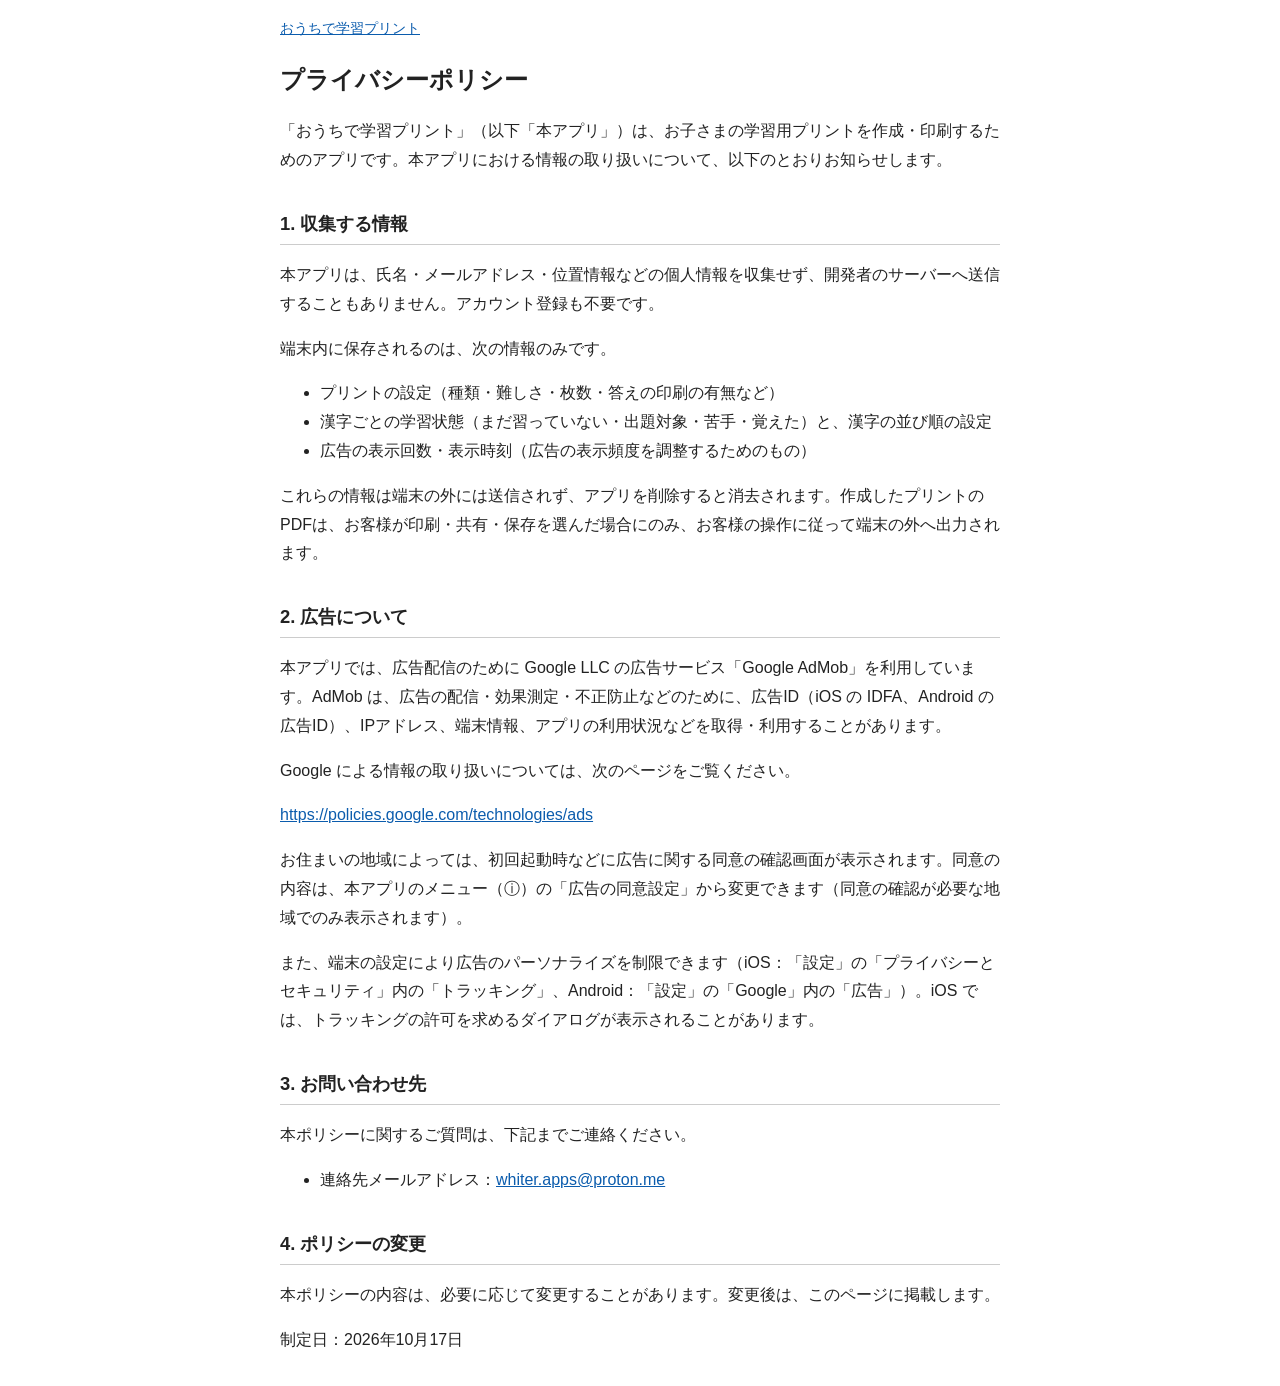
==== ouchiprint/privacy.html @ 763477de "サポートページ・プライバシーポリシー・app-ads.txtを追加（おうちで学習プリント） Co-Authored-By: Claude Opus 5.5 <noreply@anthropic.com" ====
<!DOCTYPE html>
<html lang="ja">
<head>
<meta charset="utf-8">
<meta name="viewport" content="width=device-width, initial-scale=1">
<title>プライバシーポリシー - おうちで学習プリント</title>
<link rel="stylesheet" href="../style.css">
</head>
<body>
<p class="crumb"><a href="./">おうちで学習プリント</a></p>
<h1>プライバシーポリシー</h1>
<p>「おうちで学習プリント」（以下「本アプリ」）は、お子さまの学習用プリントを作成・印刷するためのアプリです。本アプリにおける情報の取り扱いについて、以下のとおりお知らせします。</p>

<h2>1. 収集する情報</h2>
<p>本アプリは、氏名・メールアドレス・位置情報などの個人情報を収集せず、開発者のサーバーへ送信することもありません。アカウント登録も不要です。</p>
<p>端末内に保存されるのは、次の情報のみです。</p>
<ul>
  <li>プリントの設定（種類・難しさ・枚数・答えの印刷の有無など）</li>
  <li>漢字ごとの学習状態（まだ習っていない・出題対象・苦手・覚えた）と、漢字の並び順の設定</li>
  <li>広告の表示回数・表示時刻（広告の表示頻度を調整するためのもの）</li>
</ul>
<p>これらの情報は端末の外には送信されず、アプリを削除すると消去されます。作成したプリントのPDFは、お客様が印刷・共有・保存を選んだ場合にのみ、お客様の操作に従って端末の外へ出力されます。</p>

<h2>2. 広告について</h2>
<p>本アプリでは、広告配信のために Google LLC の広告サービス「Google AdMob」を利用しています。AdMob は、広告の配信・効果測定・不正防止などのために、広告ID（iOS の IDFA、Android の広告ID）、IPアドレス、端末情報、アプリの利用状況などを取得・利用することがあります。</p>
<p>Google による情報の取り扱いについては、次のページをご覧ください。</p>
<p><a href="https://policies.google.com/technologies/ads">https://policies.google.com/technologies/ads</a></p>
<p>お住まいの地域によっては、初回起動時などに広告に関する同意の確認画面が表示されます。同意の内容は、本アプリのメニュー（ⓘ）の「広告の同意設定」から変更できます（同意の確認が必要な地域でのみ表示されます）。</p>
<p>また、端末の設定により広告のパーソナライズを制限できます（iOS：「設定」の「プライバシーとセキュリティ」内の「トラッキング」、Android：「設定」の「Google」内の「広告」）。iOS では、トラッキングの許可を求めるダイアログが表示されることがあります。</p>

<h2>3. お問い合わせ先</h2>
<p>本ポリシーに関するご質問は、下記までご連絡ください。</p>
<ul>
  <li>連絡先メールアドレス：<a href="mailto:whiter.apps@proton.me">whiter.apps@proton.me</a></li>
</ul>

<h2>4. ポリシーの変更</h2>
<p>本ポリシーの内容は、必要に応じて変更することがあります。変更後は、このページに掲載します。</p>

<p>制定日：2026年10月17日</p>
</body>
</html>
---- style.css ----
body {
  font-family: -apple-system, "Hiragino Sans", "Noto Sans JP", sans-serif;
  line-height: 1.8;
  max-width: 720px;
  margin: 0 auto;
  padding: 16px;
  color: #222;
  background: #fff;
}
h1 { font-size: 1.5rem; }
h2 { font-size: 1.15rem; margin-top: 2rem; border-bottom: 1px solid #ccc; padding-bottom: 4px; }
h3 { font-size: 1rem; margin-top: 1.25rem; }
a { color: #0b5cad; }
.crumb { font-size: 0.9rem; margin: 0; }
.apps { list-style: none; padding: 0; }
.apps li { margin: 12px 0; }
.apps a { font-weight: bold; font-size: 1.1rem; }
.apps span { display: block; color: #555; font-size: 0.95rem; }
@media (prefers-color-scheme: dark) {
  body { color: #eee; background: #111; }
  a { color: #7ab8ff; }
  .apps span { color: #aaa; }
  h2 { border-color: #444; }
}
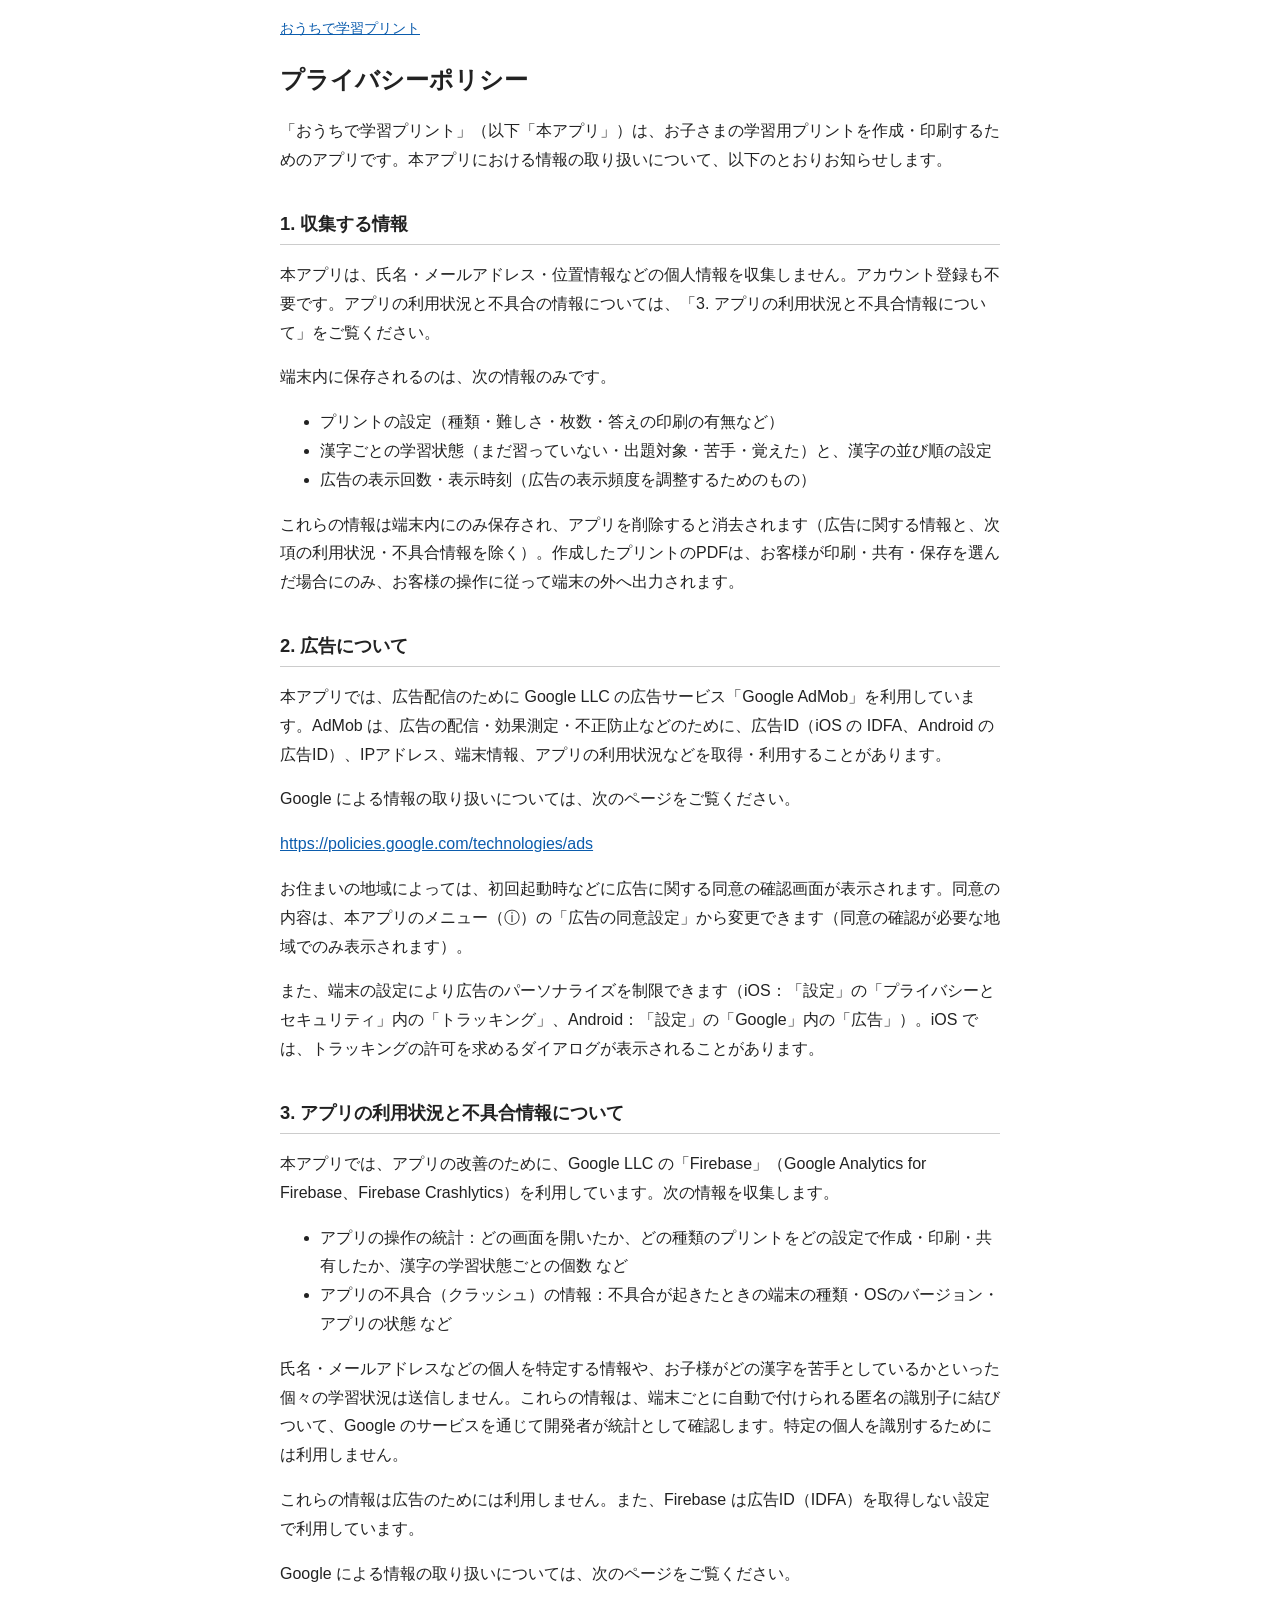
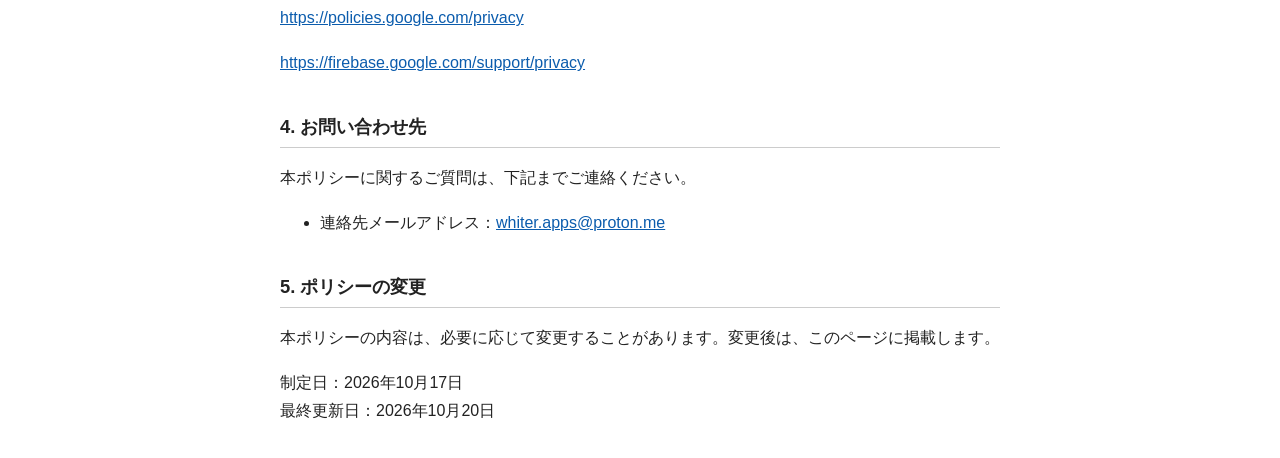
==== commit 8f34f568: "おうちで学習プリント: Firebase の利用をプライバシーポリシーに追記 Co-Authored-By: Claude Opus 5.5 <noreply@anthropic.com> Claud" ====
--- a/ouchiprint/privacy.html
+++ b/ouchiprint/privacy.html
@@ -12,14 +12,14 @@
 <p>「おうちで学習プリント」（以下「本アプリ」）は、お子さまの学習用プリントを作成・印刷するためのアプリです。本アプリにおける情報の取り扱いについて、以下のとおりお知らせします。</p>
 
 <h2>1. 収集する情報</h2>
-<p>本アプリは、氏名・メールアドレス・位置情報などの個人情報を収集せず、開発者のサーバーへ送信することもありません。アカウント登録も不要です。</p>
+<p>本アプリは、氏名・メールアドレス・位置情報などの個人情報を収集しません。アカウント登録も不要です。アプリの利用状況と不具合の情報については、「3. アプリの利用状況と不具合情報について」をご覧ください。</p>
 <p>端末内に保存されるのは、次の情報のみです。</p>
 <ul>
   <li>プリントの設定（種類・難しさ・枚数・答えの印刷の有無など）</li>
   <li>漢字ごとの学習状態（まだ習っていない・出題対象・苦手・覚えた）と、漢字の並び順の設定</li>
   <li>広告の表示回数・表示時刻（広告の表示頻度を調整するためのもの）</li>
 </ul>
-<p>これらの情報は端末の外には送信されず、アプリを削除すると消去されます。作成したプリントのPDFは、お客様が印刷・共有・保存を選んだ場合にのみ、お客様の操作に従って端末の外へ出力されます。</p>
+<p>これらの情報は端末内にのみ保存され、アプリを削除すると消去されます（広告に関する情報と、次項の利用状況・不具合情報を除く）。作成したプリントのPDFは、お客様が印刷・共有・保存を選んだ場合にのみ、お客様の操作に従って端末の外へ出力されます。</p>
 
 <h2>2. 広告について</h2>
 <p>本アプリでは、広告配信のために Google LLC の広告サービス「Google AdMob」を利用しています。AdMob は、広告の配信・効果測定・不正防止などのために、広告ID（iOS の IDFA、Android の広告ID）、IPアドレス、端末情報、アプリの利用状況などを取得・利用することがあります。</p>
@@ -28,15 +28,27 @@
 <p>お住まいの地域によっては、初回起動時などに広告に関する同意の確認画面が表示されます。同意の内容は、本アプリのメニュー（ⓘ）の「広告の同意設定」から変更できます（同意の確認が必要な地域でのみ表示されます）。</p>
 <p>また、端末の設定により広告のパーソナライズを制限できます（iOS：「設定」の「プライバシーとセキュリティ」内の「トラッキング」、Android：「設定」の「Google」内の「広告」）。iOS では、トラッキングの許可を求めるダイアログが表示されることがあります。</p>
 
-<h2>3. お問い合わせ先</h2>
+<h2>3. アプリの利用状況と不具合情報について</h2>
+<p>本アプリでは、アプリの改善のために、Google LLC の「Firebase」（Google Analytics for Firebase、Firebase Crashlytics）を利用しています。次の情報を収集します。</p>
+<ul>
+  <li>アプリの操作の統計：どの画面を開いたか、どの種類のプリントをどの設定で作成・印刷・共有したか、漢字の学習状態ごとの個数 など</li>
+  <li>アプリの不具合（クラッシュ）の情報：不具合が起きたときの端末の種類・OSのバージョン・アプリの状態 など</li>
+</ul>
+<p>氏名・メールアドレスなどの個人を特定する情報や、お子様がどの漢字を苦手としているかといった個々の学習状況は送信しません。これらの情報は、端末ごとに自動で付けられる匿名の識別子に結びついて、Google のサービスを通じて開発者が統計として確認します。特定の個人を識別するためには利用しません。</p>
+<p>これらの情報は広告のためには利用しません。また、Firebase は広告ID（IDFA）を取得しない設定で利用しています。</p>
+<p>Google による情報の取り扱いについては、次のページをご覧ください。</p>
+<p><a href="https://policies.google.com/privacy">https://policies.google.com/privacy</a></p>
+<p><a href="https://firebase.google.com/support/privacy">https://firebase.google.com/support/privacy</a></p>
+
+<h2>4. お問い合わせ先</h2>
 <p>本ポリシーに関するご質問は、下記までご連絡ください。</p>
 <ul>
   <li>連絡先メールアドレス：<a href="mailto:whiter.apps@proton.me">whiter.apps@proton.me</a></li>
 </ul>
 
-<h2>4. ポリシーの変更</h2>
+<h2>5. ポリシーの変更</h2>
 <p>本ポリシーの内容は、必要に応じて変更することがあります。変更後は、このページに掲載します。</p>
 
-<p>制定日：2026年10月17日</p>
+<p>制定日：2026年10月17日<br>最終更新日：2026年10月20日</p>
 </body>
 </html>
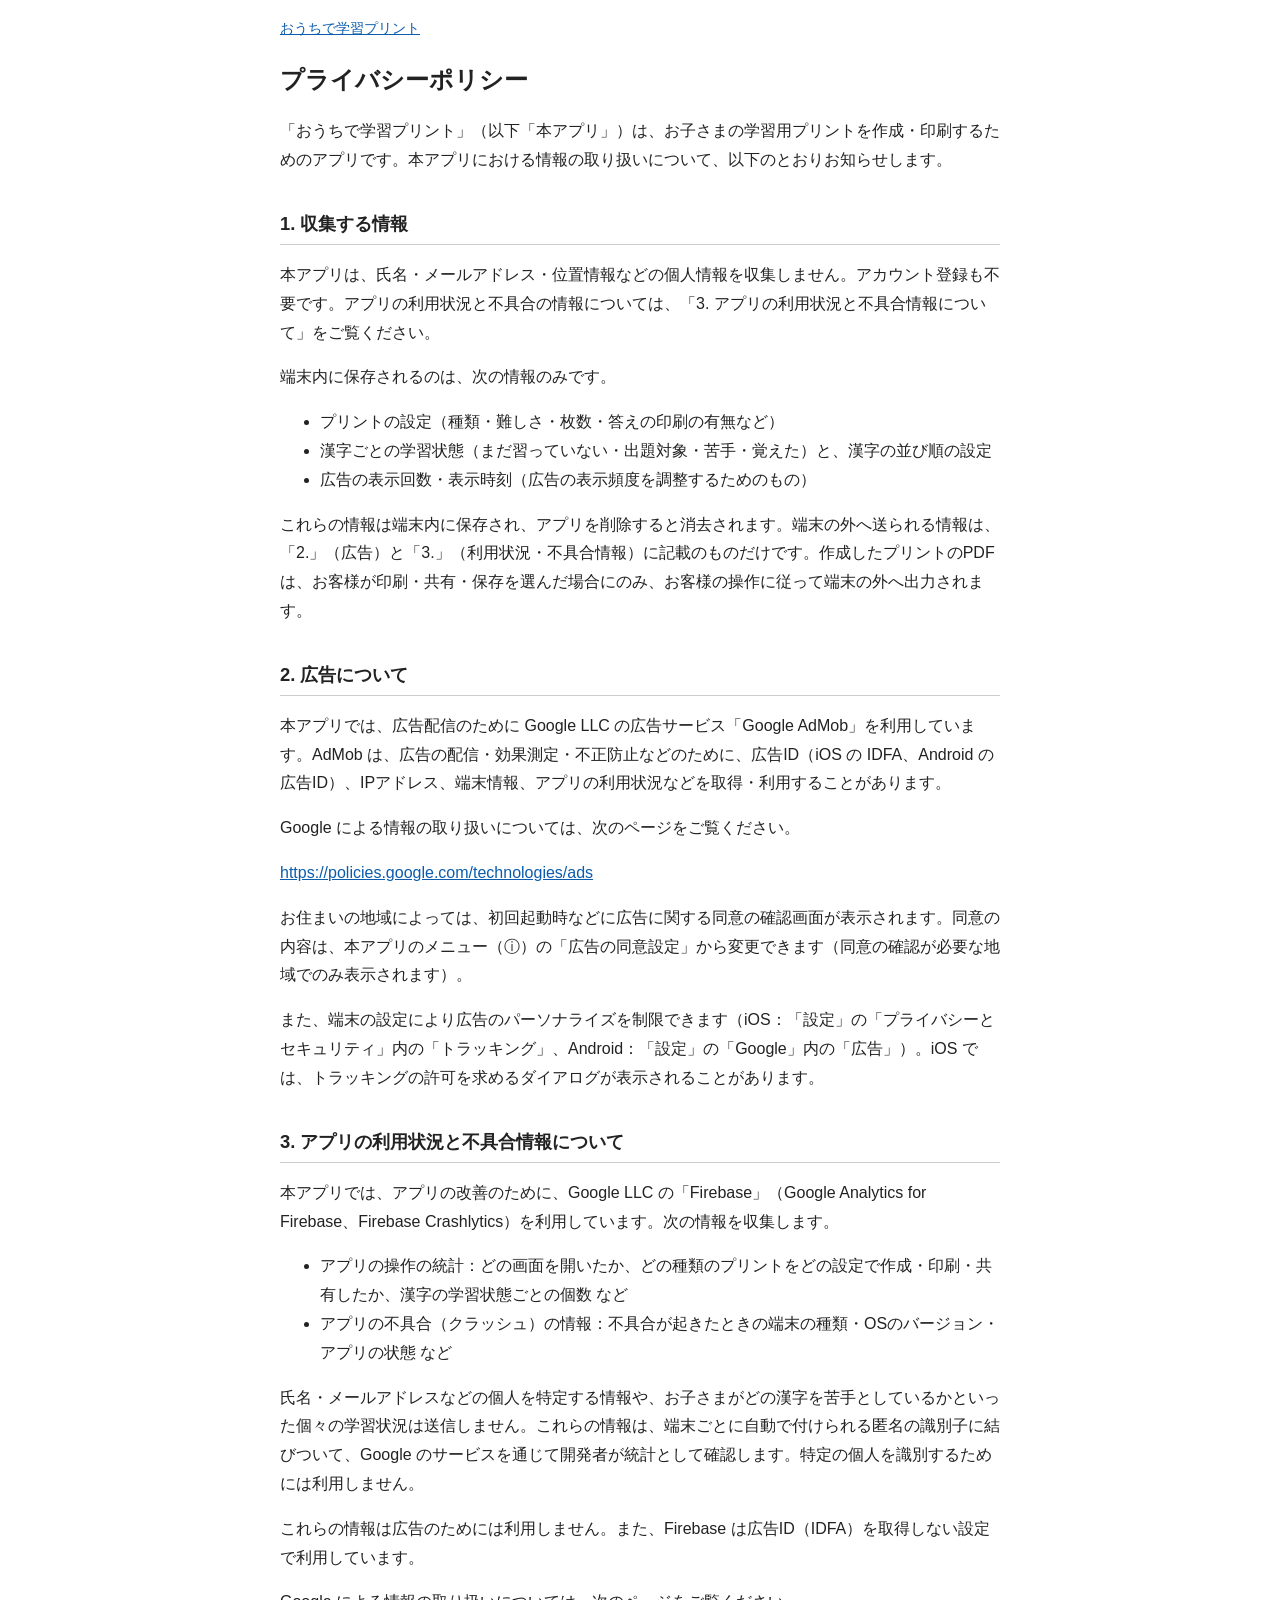
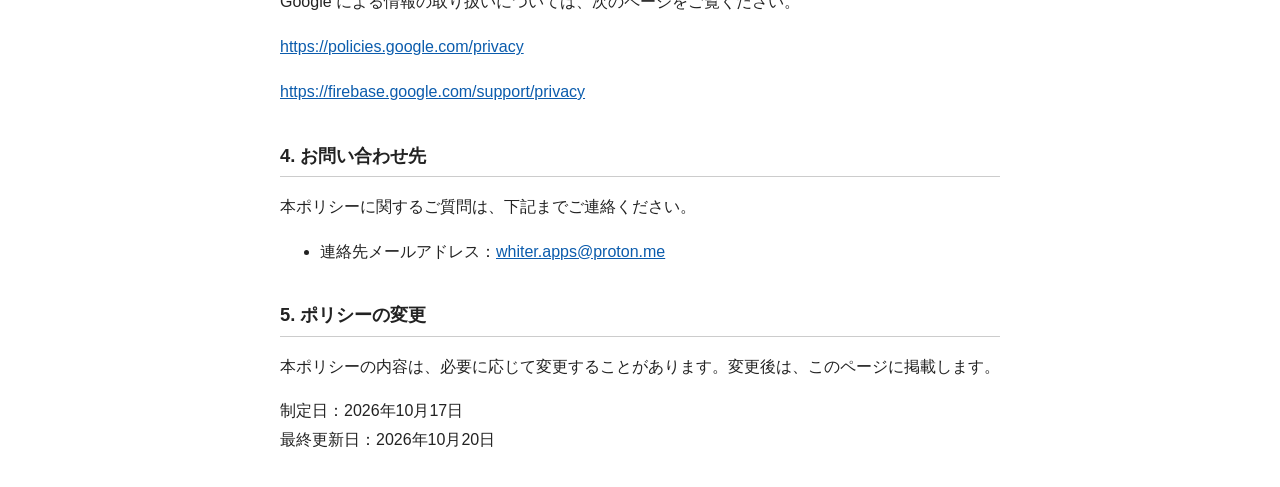
==== commit a3c18990: "プライバシーポリシー 1 章の端末内保存の説明と参照先を直す Co-Authored-By: Claude Opus 5.5 <noreply@anthropic.com> Claude-Sessio" ====
--- a/ouchiprint/privacy.html
+++ b/ouchiprint/privacy.html
@@ -19,7 +19,7 @@
   <li>漢字ごとの学習状態（まだ習っていない・出題対象・苦手・覚えた）と、漢字の並び順の設定</li>
   <li>広告の表示回数・表示時刻（広告の表示頻度を調整するためのもの）</li>
 </ul>
-<p>これらの情報は端末内にのみ保存され、アプリを削除すると消去されます（広告に関する情報と、次項の利用状況・不具合情報を除く）。作成したプリントのPDFは、お客様が印刷・共有・保存を選んだ場合にのみ、お客様の操作に従って端末の外へ出力されます。</p>
+<p>これらの情報は端末内に保存され、アプリを削除すると消去されます。端末の外へ送られる情報は、「2.」（広告）と「3.」（利用状況・不具合情報）に記載のものだけです。作成したプリントのPDFは、お客様が印刷・共有・保存を選んだ場合にのみ、お客様の操作に従って端末の外へ出力されます。</p>
 
 <h2>2. 広告について</h2>
 <p>本アプリでは、広告配信のために Google LLC の広告サービス「Google AdMob」を利用しています。AdMob は、広告の配信・効果測定・不正防止などのために、広告ID（iOS の IDFA、Android の広告ID）、IPアドレス、端末情報、アプリの利用状況などを取得・利用することがあります。</p>
@@ -34,7 +34,7 @@
   <li>アプリの操作の統計：どの画面を開いたか、どの種類のプリントをどの設定で作成・印刷・共有したか、漢字の学習状態ごとの個数 など</li>
   <li>アプリの不具合（クラッシュ）の情報：不具合が起きたときの端末の種類・OSのバージョン・アプリの状態 など</li>
 </ul>
-<p>氏名・メールアドレスなどの個人を特定する情報や、お子様がどの漢字を苦手としているかといった個々の学習状況は送信しません。これらの情報は、端末ごとに自動で付けられる匿名の識別子に結びついて、Google のサービスを通じて開発者が統計として確認します。特定の個人を識別するためには利用しません。</p>
+<p>氏名・メールアドレスなどの個人を特定する情報や、お子さまがどの漢字を苦手としているかといった個々の学習状況は送信しません。これらの情報は、端末ごとに自動で付けられる匿名の識別子に結びついて、Google のサービスを通じて開発者が統計として確認します。特定の個人を識別するためには利用しません。</p>
 <p>これらの情報は広告のためには利用しません。また、Firebase は広告ID（IDFA）を取得しない設定で利用しています。</p>
 <p>Google による情報の取り扱いについては、次のページをご覧ください。</p>
 <p><a href="https://policies.google.com/privacy">https://policies.google.com/privacy</a></p>
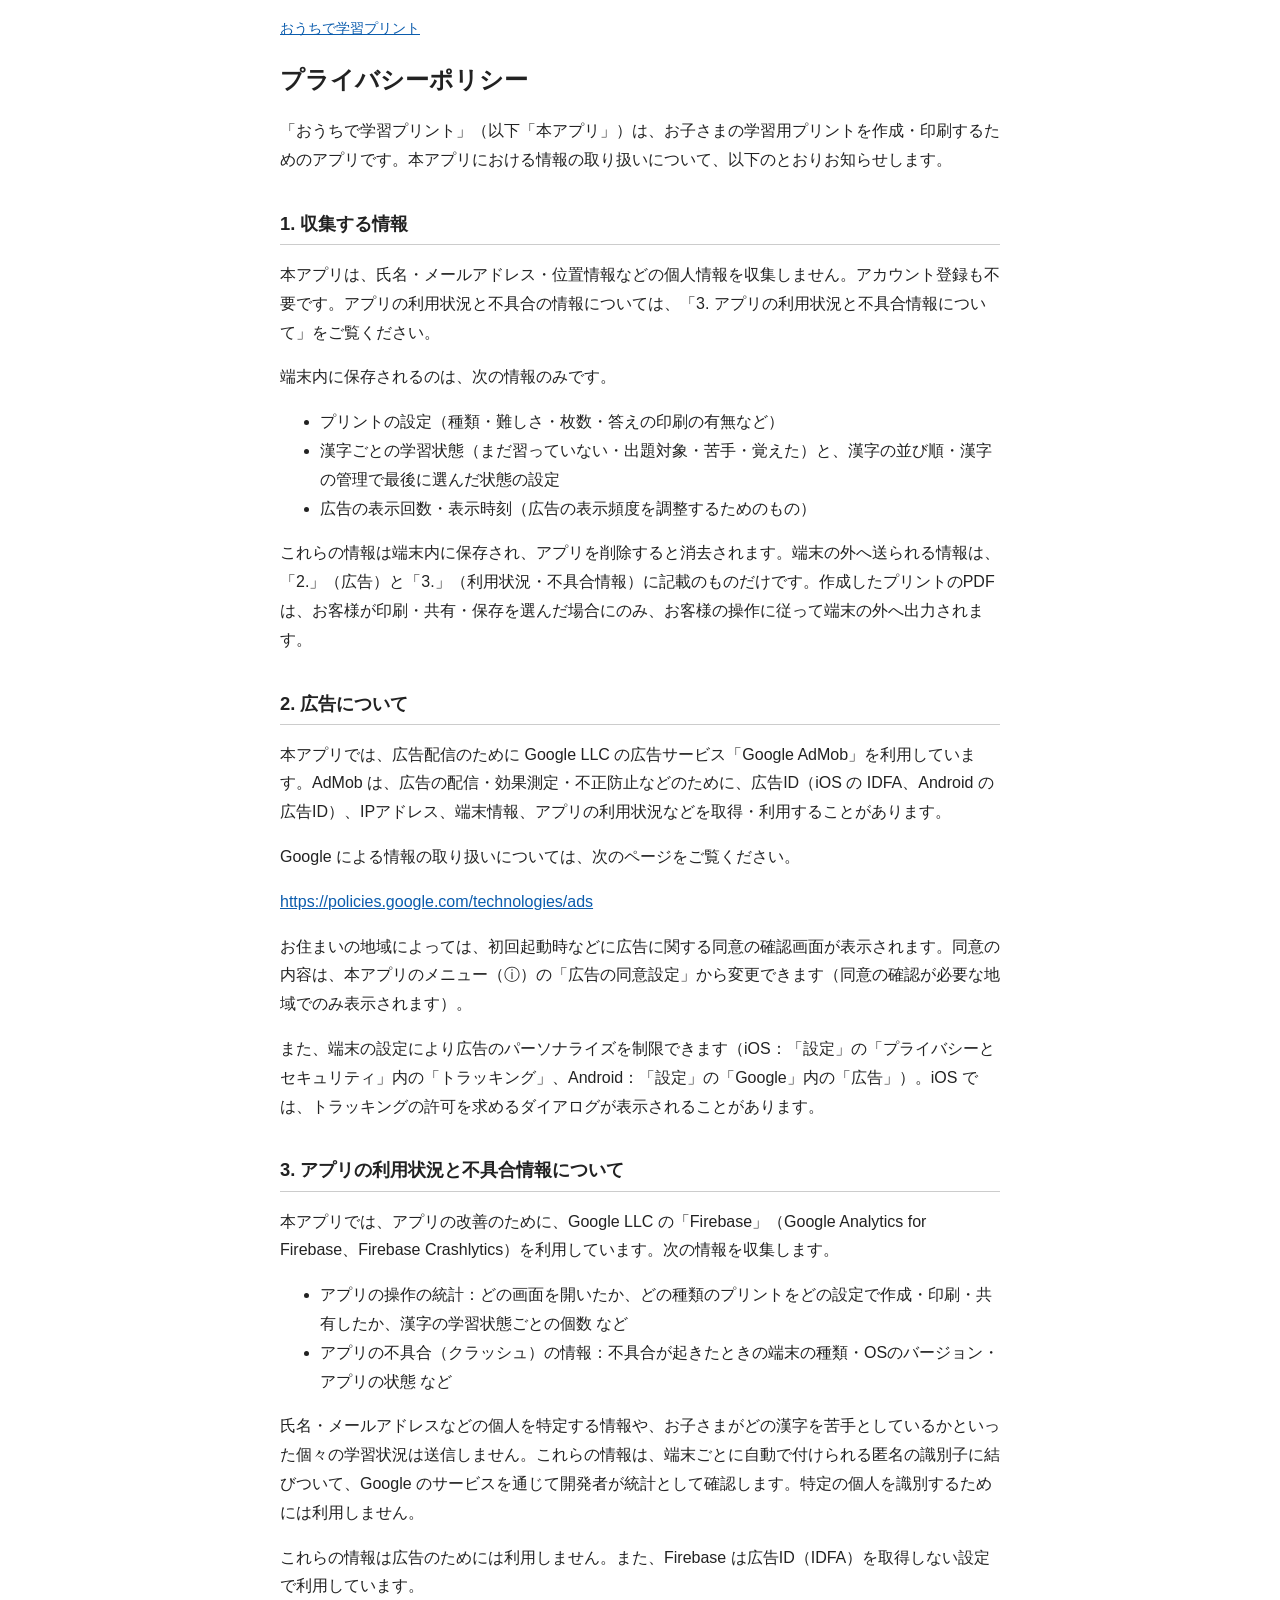
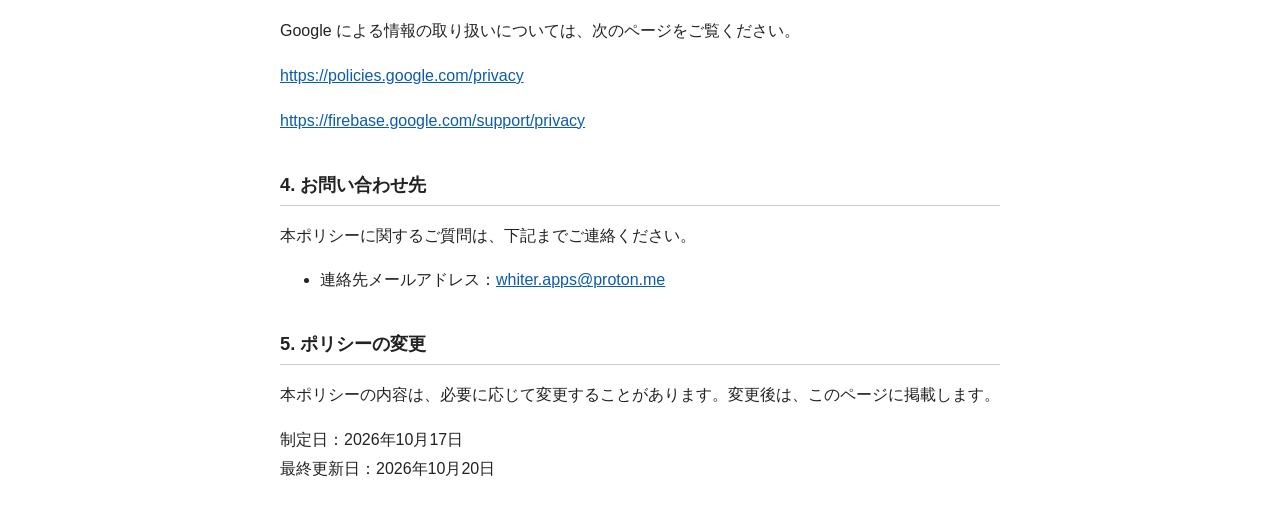
==== commit eaebee55: "おうちで学習プリント: 端末に保存する情報に、漢字の管理で最後に選んだ状態を追記 Co-Authored-By: Claude Opus 5.5 <noreply@anthropic.com> Cla" ====
--- a/ouchiprint/privacy.html
+++ b/ouchiprint/privacy.html
@@ -16,7 +16,7 @@
 <p>端末内に保存されるのは、次の情報のみです。</p>
 <ul>
   <li>プリントの設定（種類・難しさ・枚数・答えの印刷の有無など）</li>
-  <li>漢字ごとの学習状態（まだ習っていない・出題対象・苦手・覚えた）と、漢字の並び順の設定</li>
+  <li>漢字ごとの学習状態（まだ習っていない・出題対象・苦手・覚えた）と、漢字の並び順・漢字の管理で最後に選んだ状態の設定</li>
   <li>広告の表示回数・表示時刻（広告の表示頻度を調整するためのもの）</li>
 </ul>
 <p>これらの情報は端末内に保存され、アプリを削除すると消去されます。端末の外へ送られる情報は、「2.」（広告）と「3.」（利用状況・不具合情報）に記載のものだけです。作成したプリントのPDFは、お客様が印刷・共有・保存を選んだ場合にのみ、お客様の操作に従って端末の外へ出力されます。</p>
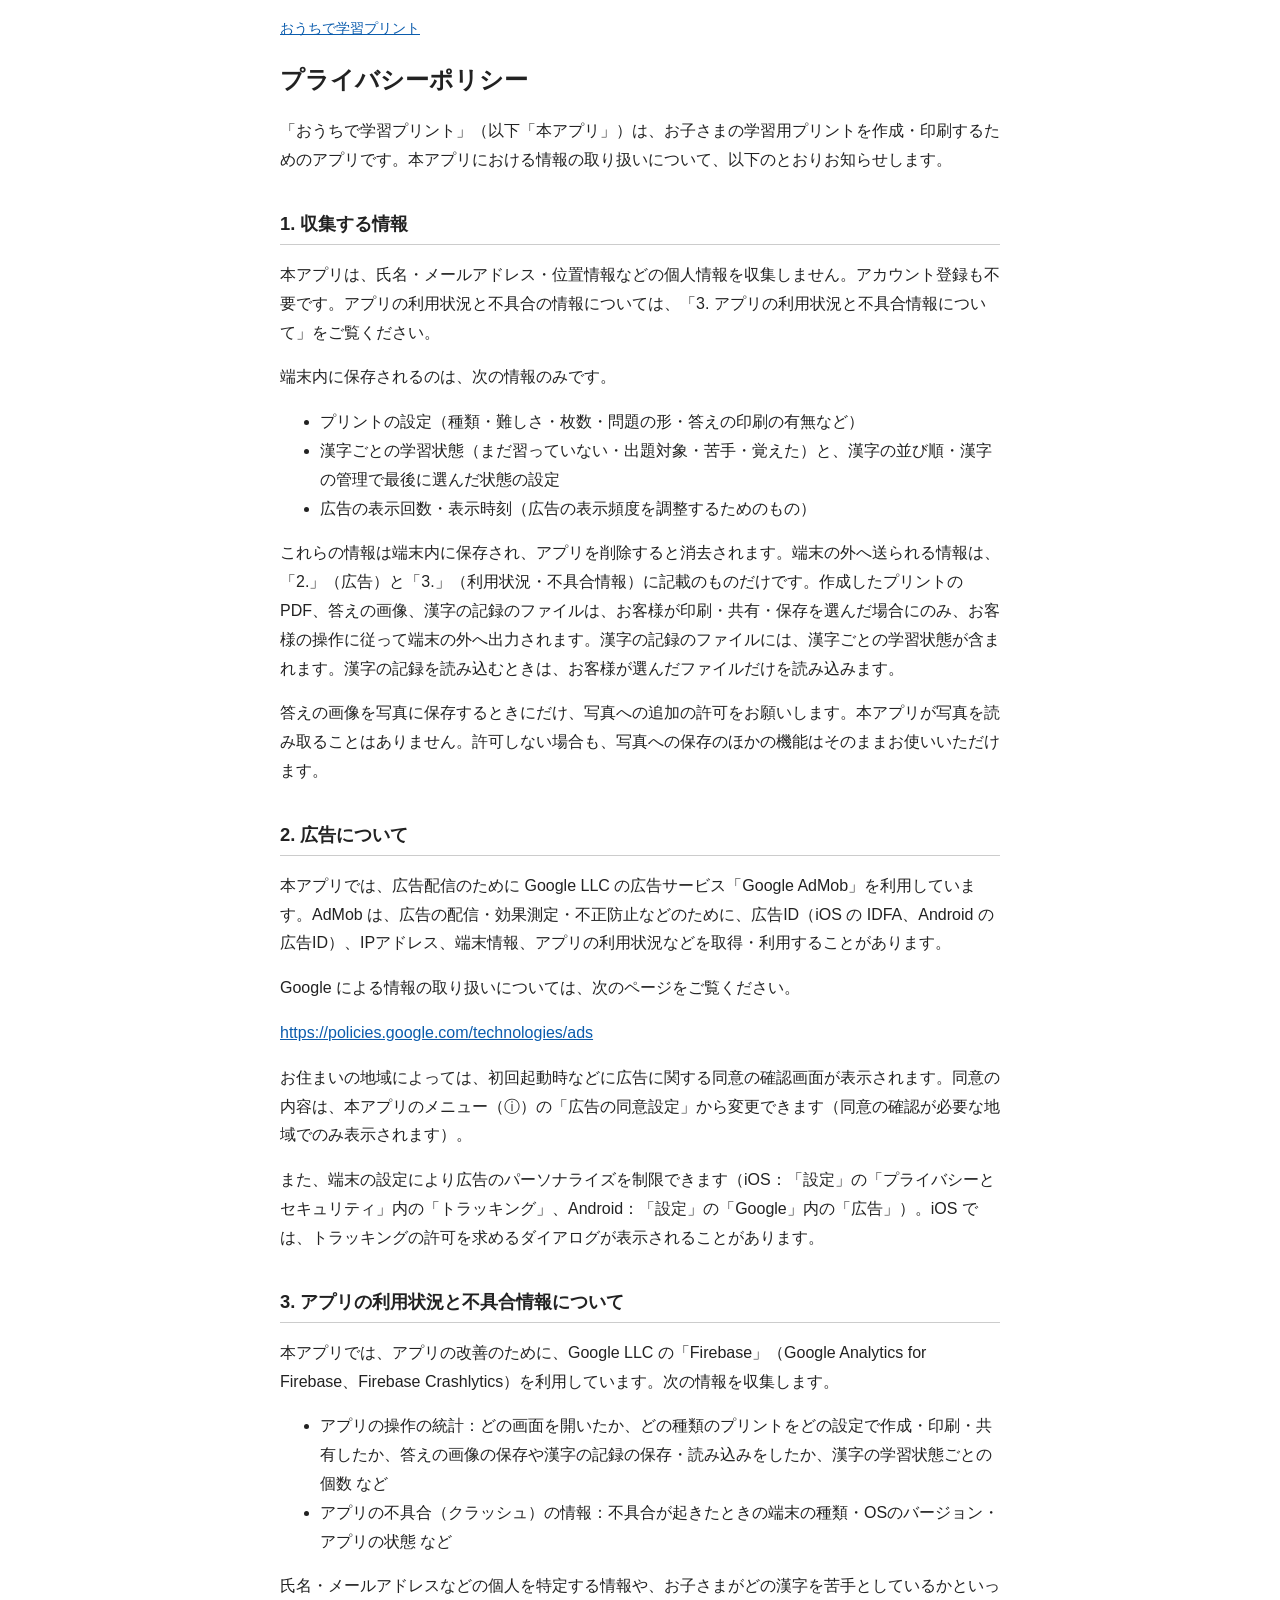
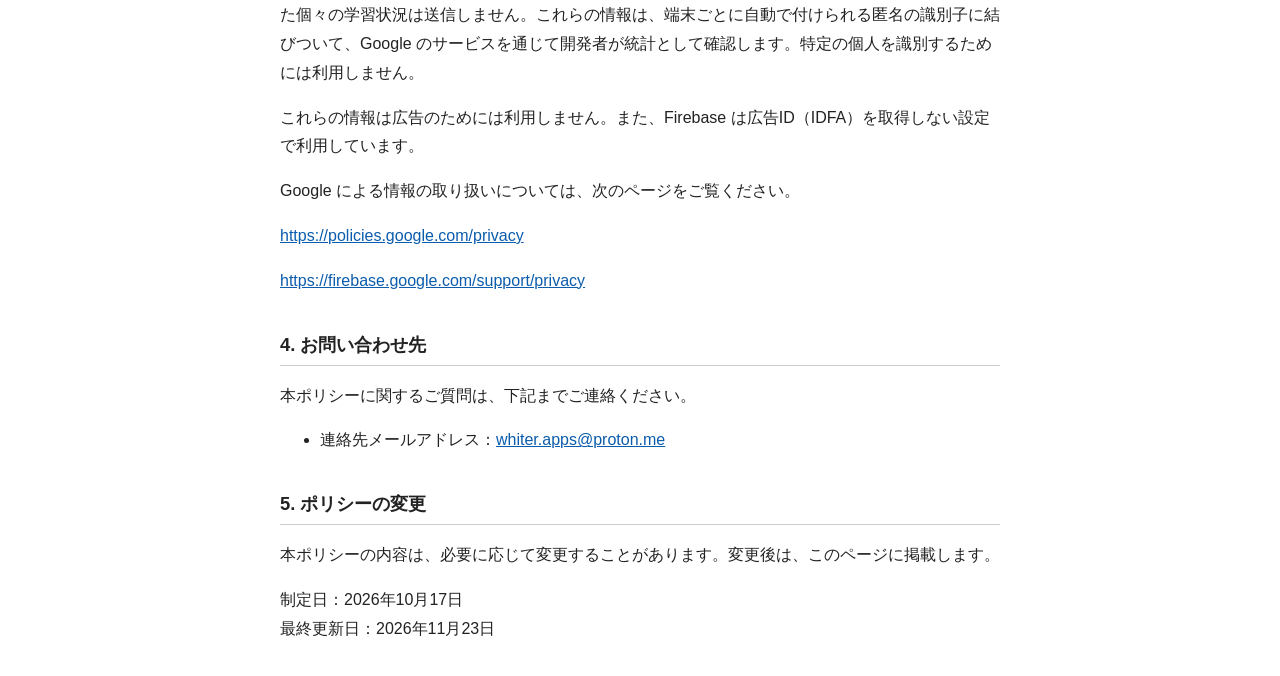
==== commit e89e5eed: "おうちで学習プリント 1.3.0: 答えの画像・漢字の記録のファイル・写真の許可をポリシーに追記し、できることを更新する Co-Authored-By: Claude Opus 5.5 <norepl" ====
--- a/ouchiprint/privacy.html
+++ b/ouchiprint/privacy.html
@@ -15,11 +15,12 @@
 <p>本アプリは、氏名・メールアドレス・位置情報などの個人情報を収集しません。アカウント登録も不要です。アプリの利用状況と不具合の情報については、「3. アプリの利用状況と不具合情報について」をご覧ください。</p>
 <p>端末内に保存されるのは、次の情報のみです。</p>
 <ul>
-  <li>プリントの設定（種類・難しさ・枚数・答えの印刷の有無など）</li>
+  <li>プリントの設定（種類・難しさ・枚数・問題の形・答えの印刷の有無など）</li>
   <li>漢字ごとの学習状態（まだ習っていない・出題対象・苦手・覚えた）と、漢字の並び順・漢字の管理で最後に選んだ状態の設定</li>
   <li>広告の表示回数・表示時刻（広告の表示頻度を調整するためのもの）</li>
 </ul>
-<p>これらの情報は端末内に保存され、アプリを削除すると消去されます。端末の外へ送られる情報は、「2.」（広告）と「3.」（利用状況・不具合情報）に記載のものだけです。作成したプリントのPDFは、お客様が印刷・共有・保存を選んだ場合にのみ、お客様の操作に従って端末の外へ出力されます。</p>
+<p>これらの情報は端末内に保存され、アプリを削除すると消去されます。端末の外へ送られる情報は、「2.」（広告）と「3.」（利用状況・不具合情報）に記載のものだけです。作成したプリントのPDF、答えの画像、漢字の記録のファイルは、お客様が印刷・共有・保存を選んだ場合にのみ、お客様の操作に従って端末の外へ出力されます。漢字の記録のファイルには、漢字ごとの学習状態が含まれます。漢字の記録を読み込むときは、お客様が選んだファイルだけを読み込みます。</p>
+<p>答えの画像を写真に保存するときにだけ、写真への追加の許可をお願いします。本アプリが写真を読み取ることはありません。許可しない場合も、写真への保存のほかの機能はそのままお使いいただけます。</p>
 
 <h2>2. 広告について</h2>
 <p>本アプリでは、広告配信のために Google LLC の広告サービス「Google AdMob」を利用しています。AdMob は、広告の配信・効果測定・不正防止などのために、広告ID（iOS の IDFA、Android の広告ID）、IPアドレス、端末情報、アプリの利用状況などを取得・利用することがあります。</p>
@@ -31,7 +32,7 @@
 <h2>3. アプリの利用状況と不具合情報について</h2>
 <p>本アプリでは、アプリの改善のために、Google LLC の「Firebase」（Google Analytics for Firebase、Firebase Crashlytics）を利用しています。次の情報を収集します。</p>
 <ul>
-  <li>アプリの操作の統計：どの画面を開いたか、どの種類のプリントをどの設定で作成・印刷・共有したか、漢字の学習状態ごとの個数 など</li>
+  <li>アプリの操作の統計：どの画面を開いたか、どの種類のプリントをどの設定で作成・印刷・共有したか、答えの画像の保存や漢字の記録の保存・読み込みをしたか、漢字の学習状態ごとの個数 など</li>
   <li>アプリの不具合（クラッシュ）の情報：不具合が起きたときの端末の種類・OSのバージョン・アプリの状態 など</li>
 </ul>
 <p>氏名・メールアドレスなどの個人を特定する情報や、お子さまがどの漢字を苦手としているかといった個々の学習状況は送信しません。これらの情報は、端末ごとに自動で付けられる匿名の識別子に結びついて、Google のサービスを通じて開発者が統計として確認します。特定の個人を識別するためには利用しません。</p>
@@ -49,6 +50,6 @@
 <h2>5. ポリシーの変更</h2>
 <p>本ポリシーの内容は、必要に応じて変更することがあります。変更後は、このページに掲載します。</p>
 
-<p>制定日：2026年10月17日<br>最終更新日：2026年10月20日</p>
+<p>制定日：2026年10月17日<br>最終更新日：2026年11月23日</p>
 </body>
 </html>
